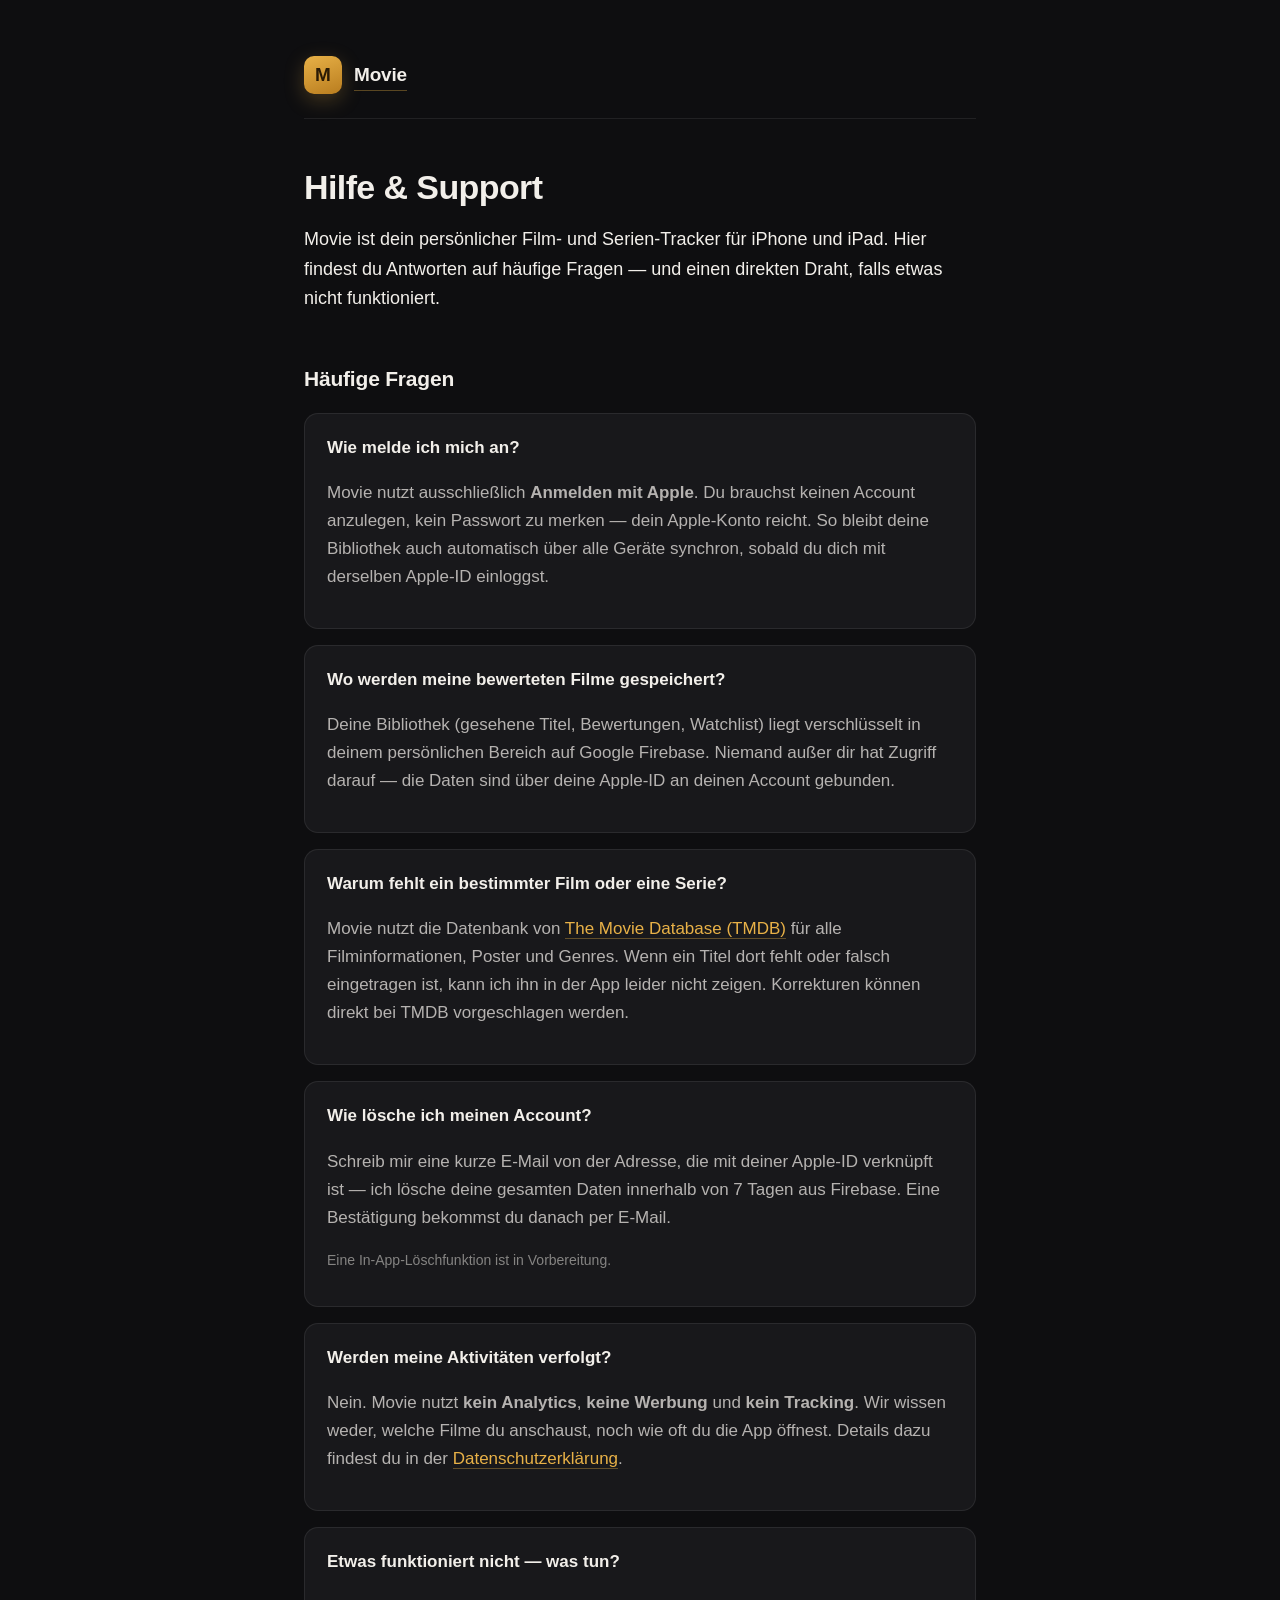
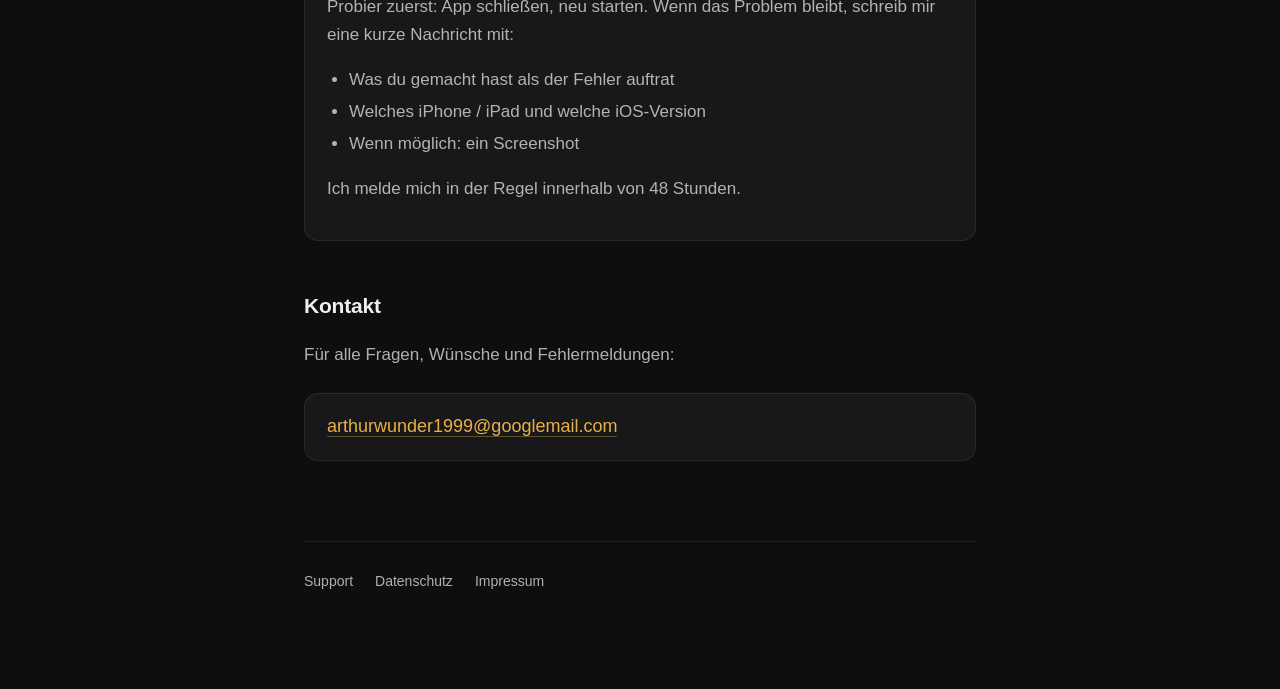
==== index.html @ 44d6416a "Initial site: support, datenschutz, impressum Statische Website für die Movie-iOS-App. Drei HTML-Sei" ====
<!DOCTYPE html>
<html lang="de">
<head>
  <meta charset="UTF-8">
  <meta name="viewport" content="width=device-width, initial-scale=1.0">
  <meta name="robots" content="index, follow">
  <title>Movie · Support</title>
  <meta name="description" content="Support und Hilfe zur Movie-App – dein Film- und Serien-Tracker für iPhone und iPad.">
  <link rel="stylesheet" href="style.css">
</head>
<body>
  <div class="wrap">
    <header class="brand">
      <div class="logo">M</div>
      <a href="index.html" class="brand-link">Movie</a>
    </header>

    <h1>Hilfe &amp; Support</h1>
    <p class="lead">Movie ist dein persönlicher Film- und Serien-Tracker für iPhone und iPad. Hier findest du Antworten auf häufige Fragen — und einen direkten Draht, falls etwas nicht funktioniert.</p>

    <h2>Häufige Fragen</h2>

    <div class="card">
      <h3>Wie melde ich mich an?</h3>
      <p>Movie nutzt ausschließlich <strong>Anmelden mit Apple</strong>. Du brauchst keinen Account anzulegen, kein Passwort zu merken — dein Apple-Konto reicht. So bleibt deine Bibliothek auch automatisch über alle Geräte synchron, sobald du dich mit derselben Apple-ID einloggst.</p>
    </div>

    <div class="card">
      <h3>Wo werden meine bewerteten Filme gespeichert?</h3>
      <p>Deine Bibliothek (gesehene Titel, Bewertungen, Watchlist) liegt verschlüsselt in deinem persönlichen Bereich auf Google Firebase. Niemand außer dir hat Zugriff darauf — die Daten sind über deine Apple-ID an deinen Account gebunden.</p>
    </div>

    <div class="card">
      <h3>Warum fehlt ein bestimmter Film oder eine Serie?</h3>
      <p>Movie nutzt die Datenbank von <a href="https://www.themoviedb.org" target="_blank" rel="noopener">The Movie Database (TMDB)</a> für alle Filminformationen, Poster und Genres. Wenn ein Titel dort fehlt oder falsch eingetragen ist, kann ich ihn in der App leider nicht zeigen. Korrekturen können direkt bei TMDB vorgeschlagen werden.</p>
    </div>

    <div class="card">
      <h3>Wie lösche ich meinen Account?</h3>
      <p>Schreib mir eine kurze E-Mail von der Adresse, die mit deiner Apple-ID verknüpft ist — ich lösche deine gesamten Daten innerhalb von 7 Tagen aus Firebase. Eine Bestätigung bekommst du danach per E-Mail.</p>
      <p class="meta">Eine In-App-Löschfunktion ist in Vorbereitung.</p>
    </div>

    <div class="card">
      <h3>Werden meine Aktivitäten verfolgt?</h3>
      <p>Nein. Movie nutzt <strong>kein Analytics</strong>, <strong>keine Werbung</strong> und <strong>kein Tracking</strong>. Wir wissen weder, welche Filme du anschaust, noch wie oft du die App öffnest. Details dazu findest du in der <a href="datenschutz.html">Datenschutzerklärung</a>.</p>
    </div>

    <div class="card">
      <h3>Etwas funktioniert nicht — was tun?</h3>
      <p>Probier zuerst: App schließen, neu starten. Wenn das Problem bleibt, schreib mir eine kurze Nachricht mit:</p>
      <ul>
        <li>Was du gemacht hast als der Fehler auftrat</li>
        <li>Welches iPhone / iPad und welche iOS-Version</li>
        <li>Wenn möglich: ein Screenshot</li>
      </ul>
      <p>Ich melde mich in der Regel innerhalb von 48 Stunden.</p>
    </div>

    <h2>Kontakt</h2>
    <p>Für alle Fragen, Wünsche und Fehlermeldungen:</p>
    <div class="contact">
      <a href="mailto:arthurwunder1999@googlemail.com">arthurwunder1999@googlemail.com</a>
    </div>

    <footer>
      <a href="index.html">Support</a>
      <a href="datenschutz.html">Datenschutz</a>
      <a href="impressum.html">Impressum</a>
    </footer>
  </div>
</body>
</html>
---- style.css ----
:root {
  --bg: #0E0E10;
  --bg-elev: #18181B;
  --border: rgba(255, 255, 255, 0.08);
  --text: #F2EFEA;
  --text-soft: rgba(242, 239, 234, 0.72);
  --text-mute: rgba(242, 239, 234, 0.5);
  --accent: #E8B147;
  --accent-soft: rgba(232, 177, 71, 0.16);
  --radius: 14px;
  --max: 720px;
}

* { box-sizing: border-box; }

html { -webkit-text-size-adjust: 100%; }

body {
  margin: 0;
  background: var(--bg);
  color: var(--text);
  font-family: -apple-system, BlinkMacSystemFont, "SF Pro Text", "Inter", Helvetica, Arial, sans-serif;
  font-size: 17px;
  line-height: 1.65;
  -webkit-font-smoothing: antialiased;
  -moz-osx-font-smoothing: grayscale;
}

.wrap {
  max-width: var(--max);
  margin: 0 auto;
  padding: 56px 24px 96px;
}

header.brand {
  display: flex;
  align-items: center;
  gap: 12px;
  margin-bottom: 48px;
  padding-bottom: 24px;
  border-bottom: 1px solid var(--border);
}

.brand .logo {
  width: 38px;
  height: 38px;
  border-radius: 10px;
  background: linear-gradient(160deg, #E8B147 0%, #B97D1F 100%);
  display: grid;
  place-items: center;
  color: #2A1A05;
  font-weight: 800;
  font-size: 19px;
  box-shadow: 0 6px 20px rgba(232, 177, 71, 0.25);
}

.brand a.brand-link {
  color: var(--text);
  text-decoration: none;
  font-weight: 700;
  font-size: 19px;
  letter-spacing: -0.2px;
}

h1 {
  font-size: 34px;
  line-height: 1.18;
  letter-spacing: -0.6px;
  margin: 0 0 12px;
  font-weight: 800;
}

h2 {
  font-size: 21px;
  font-weight: 700;
  letter-spacing: -0.2px;
  margin: 48px 0 12px;
}

h3 {
  font-size: 17px;
  font-weight: 700;
  margin: 28px 0 8px;
  color: var(--text);
}

p, li {
  color: var(--text-soft);
}

a {
  color: var(--accent);
  text-decoration: none;
  border-bottom: 1px solid rgba(232, 177, 71, 0.35);
  transition: border-color 0.15s ease;
}

a:hover { border-bottom-color: var(--accent); }

.lead {
  font-size: 18px;
  color: var(--text);
  margin-bottom: 32px;
}

ul {
  padding-left: 22px;
  margin: 8px 0 16px;
}

li { margin: 4px 0; }

.card {
  background: var(--bg-elev);
  border: 1px solid var(--border);
  border-radius: var(--radius);
  padding: 20px 22px;
  margin: 16px 0;
}

.card h3 { margin-top: 0; }

.note {
  border-left: 3px solid var(--accent);
  background: var(--accent-soft);
  padding: 14px 18px;
  border-radius: 0 12px 12px 0;
  margin: 24px 0;
  color: var(--text);
}

.note strong { color: var(--accent); }

.meta {
  color: var(--text-mute);
  font-size: 14px;
  margin-top: 6px;
}

footer {
  margin-top: 80px;
  padding-top: 28px;
  border-top: 1px solid var(--border);
  display: flex;
  gap: 22px;
  flex-wrap: wrap;
  font-size: 14px;
  color: var(--text-mute);
}

footer a {
  color: var(--text-soft);
  border-bottom: none;
}

footer a:hover { color: var(--accent); }

.contact {
  font-size: 18px;
  background: var(--bg-elev);
  border: 1px solid var(--border);
  border-radius: var(--radius);
  padding: 18px 22px;
  margin: 24px 0 0;
}

code {
  background: var(--bg-elev);
  padding: 2px 7px;
  border-radius: 6px;
  font-size: 14.5px;
  color: var(--accent);
  font-family: ui-monospace, "SF Mono", Menlo, monospace;
}

@media (max-width: 540px) {
  .wrap { padding: 40px 20px 72px; }
  h1 { font-size: 28px; }
  h2 { font-size: 19px; margin-top: 36px; }
  body { font-size: 16px; }
}
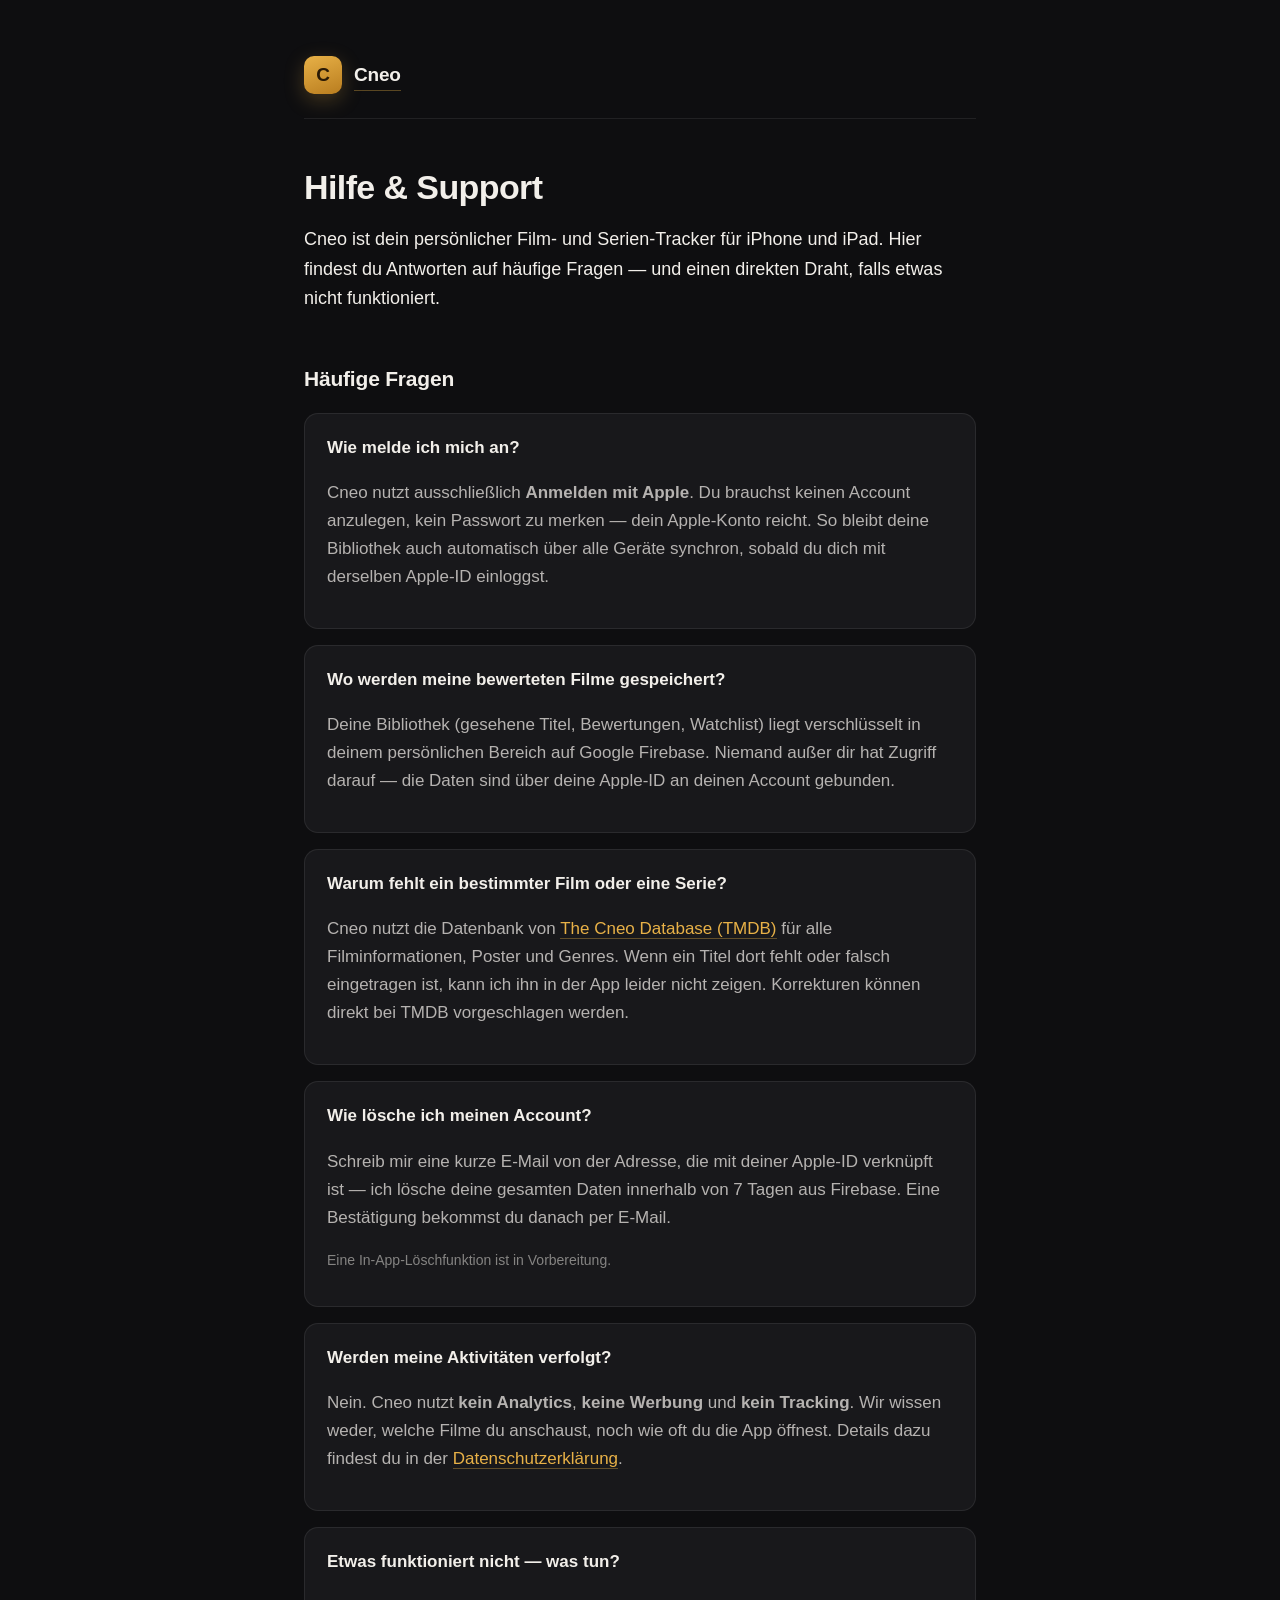
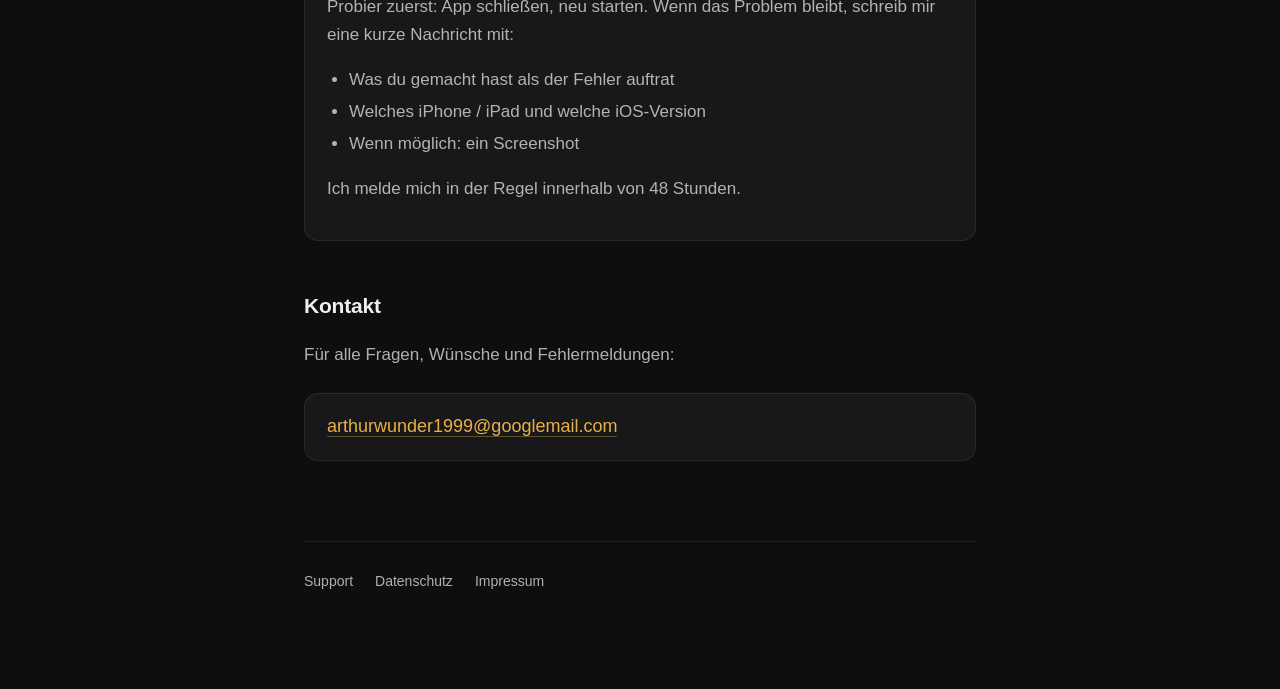
==== commit 6be803db: "Rename Movie → Cneo App heißt jetzt Cneo statt Movie. Alle drei Seiten + README aktualisiert, Logo-B" ====
--- a/index.html
+++ b/index.html
@@ -4,25 +4,25 @@
   <meta charset="UTF-8">
   <meta name="viewport" content="width=device-width, initial-scale=1.0">
   <meta name="robots" content="index, follow">
-  <title>Movie · Support</title>
-  <meta name="description" content="Support und Hilfe zur Movie-App – dein Film- und Serien-Tracker für iPhone und iPad.">
+  <title>Cneo · Support</title>
+  <meta name="description" content="Support und Hilfe zur Cneo-App – dein Film- und Serien-Tracker für iPhone und iPad.">
   <link rel="stylesheet" href="style.css">
 </head>
 <body>
   <div class="wrap">
     <header class="brand">
-      <div class="logo">M</div>
-      <a href="index.html" class="brand-link">Movie</a>
+      <div class="logo">C</div>
+      <a href="index.html" class="brand-link">Cneo</a>
     </header>
 
     <h1>Hilfe &amp; Support</h1>
-    <p class="lead">Movie ist dein persönlicher Film- und Serien-Tracker für iPhone und iPad. Hier findest du Antworten auf häufige Fragen — und einen direkten Draht, falls etwas nicht funktioniert.</p>
+    <p class="lead">Cneo ist dein persönlicher Film- und Serien-Tracker für iPhone und iPad. Hier findest du Antworten auf häufige Fragen — und einen direkten Draht, falls etwas nicht funktioniert.</p>
 
     <h2>Häufige Fragen</h2>
 
     <div class="card">
       <h3>Wie melde ich mich an?</h3>
-      <p>Movie nutzt ausschließlich <strong>Anmelden mit Apple</strong>. Du brauchst keinen Account anzulegen, kein Passwort zu merken — dein Apple-Konto reicht. So bleibt deine Bibliothek auch automatisch über alle Geräte synchron, sobald du dich mit derselben Apple-ID einloggst.</p>
+      <p>Cneo nutzt ausschließlich <strong>Anmelden mit Apple</strong>. Du brauchst keinen Account anzulegen, kein Passwort zu merken — dein Apple-Konto reicht. So bleibt deine Bibliothek auch automatisch über alle Geräte synchron, sobald du dich mit derselben Apple-ID einloggst.</p>
     </div>
 
     <div class="card">
@@ -32,7 +32,7 @@
 
     <div class="card">
       <h3>Warum fehlt ein bestimmter Film oder eine Serie?</h3>
-      <p>Movie nutzt die Datenbank von <a href="https://www.themoviedb.org" target="_blank" rel="noopener">The Movie Database (TMDB)</a> für alle Filminformationen, Poster und Genres. Wenn ein Titel dort fehlt oder falsch eingetragen ist, kann ich ihn in der App leider nicht zeigen. Korrekturen können direkt bei TMDB vorgeschlagen werden.</p>
+      <p>Cneo nutzt die Datenbank von <a href="https://www.themoviedb.org" target="_blank" rel="noopener">The Cneo Database (TMDB)</a> für alle Filminformationen, Poster und Genres. Wenn ein Titel dort fehlt oder falsch eingetragen ist, kann ich ihn in der App leider nicht zeigen. Korrekturen können direkt bei TMDB vorgeschlagen werden.</p>
     </div>
 
     <div class="card">
@@ -43,7 +43,7 @@
 
     <div class="card">
       <h3>Werden meine Aktivitäten verfolgt?</h3>
-      <p>Nein. Movie nutzt <strong>kein Analytics</strong>, <strong>keine Werbung</strong> und <strong>kein Tracking</strong>. Wir wissen weder, welche Filme du anschaust, noch wie oft du die App öffnest. Details dazu findest du in der <a href="datenschutz.html">Datenschutzerklärung</a>.</p>
+      <p>Nein. Cneo nutzt <strong>kein Analytics</strong>, <strong>keine Werbung</strong> und <strong>kein Tracking</strong>. Wir wissen weder, welche Filme du anschaust, noch wie oft du die App öffnest. Details dazu findest du in der <a href="datenschutz.html">Datenschutzerklärung</a>.</p>
     </div>
 
     <div class="card">
